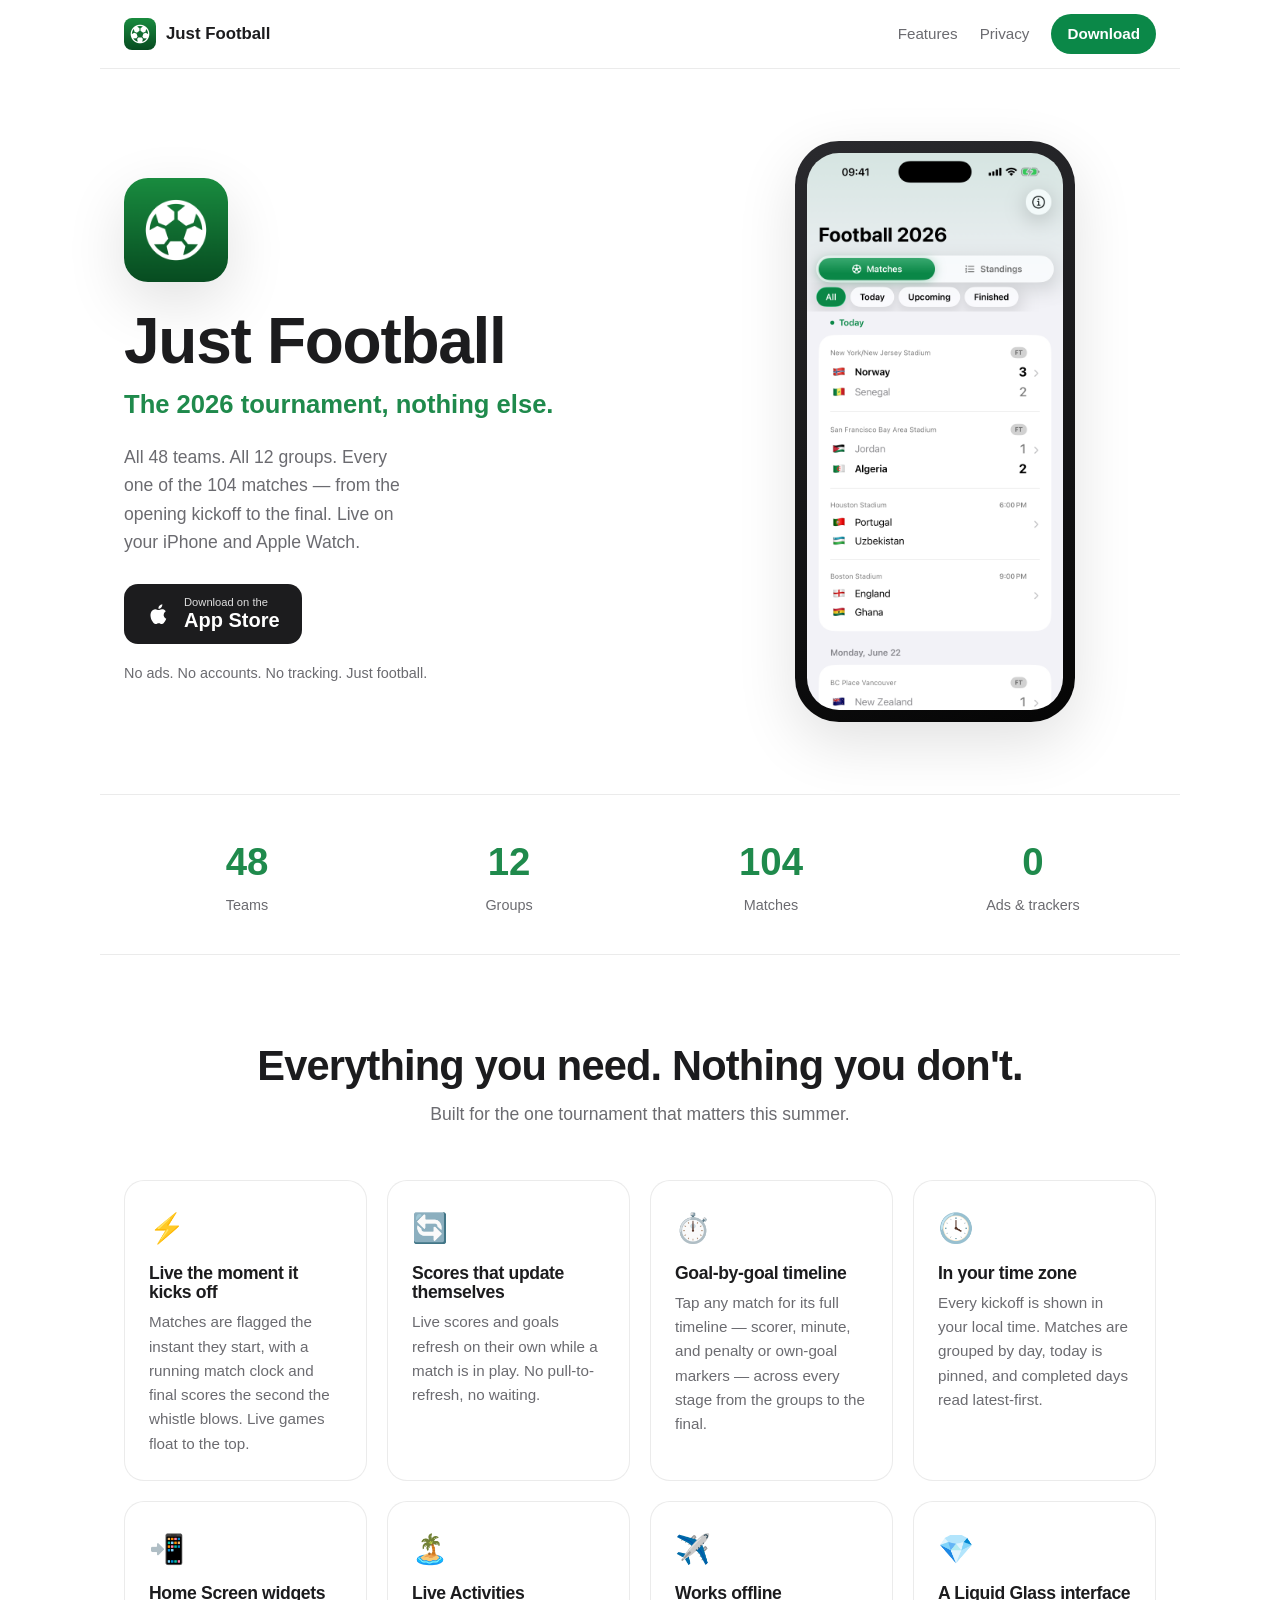
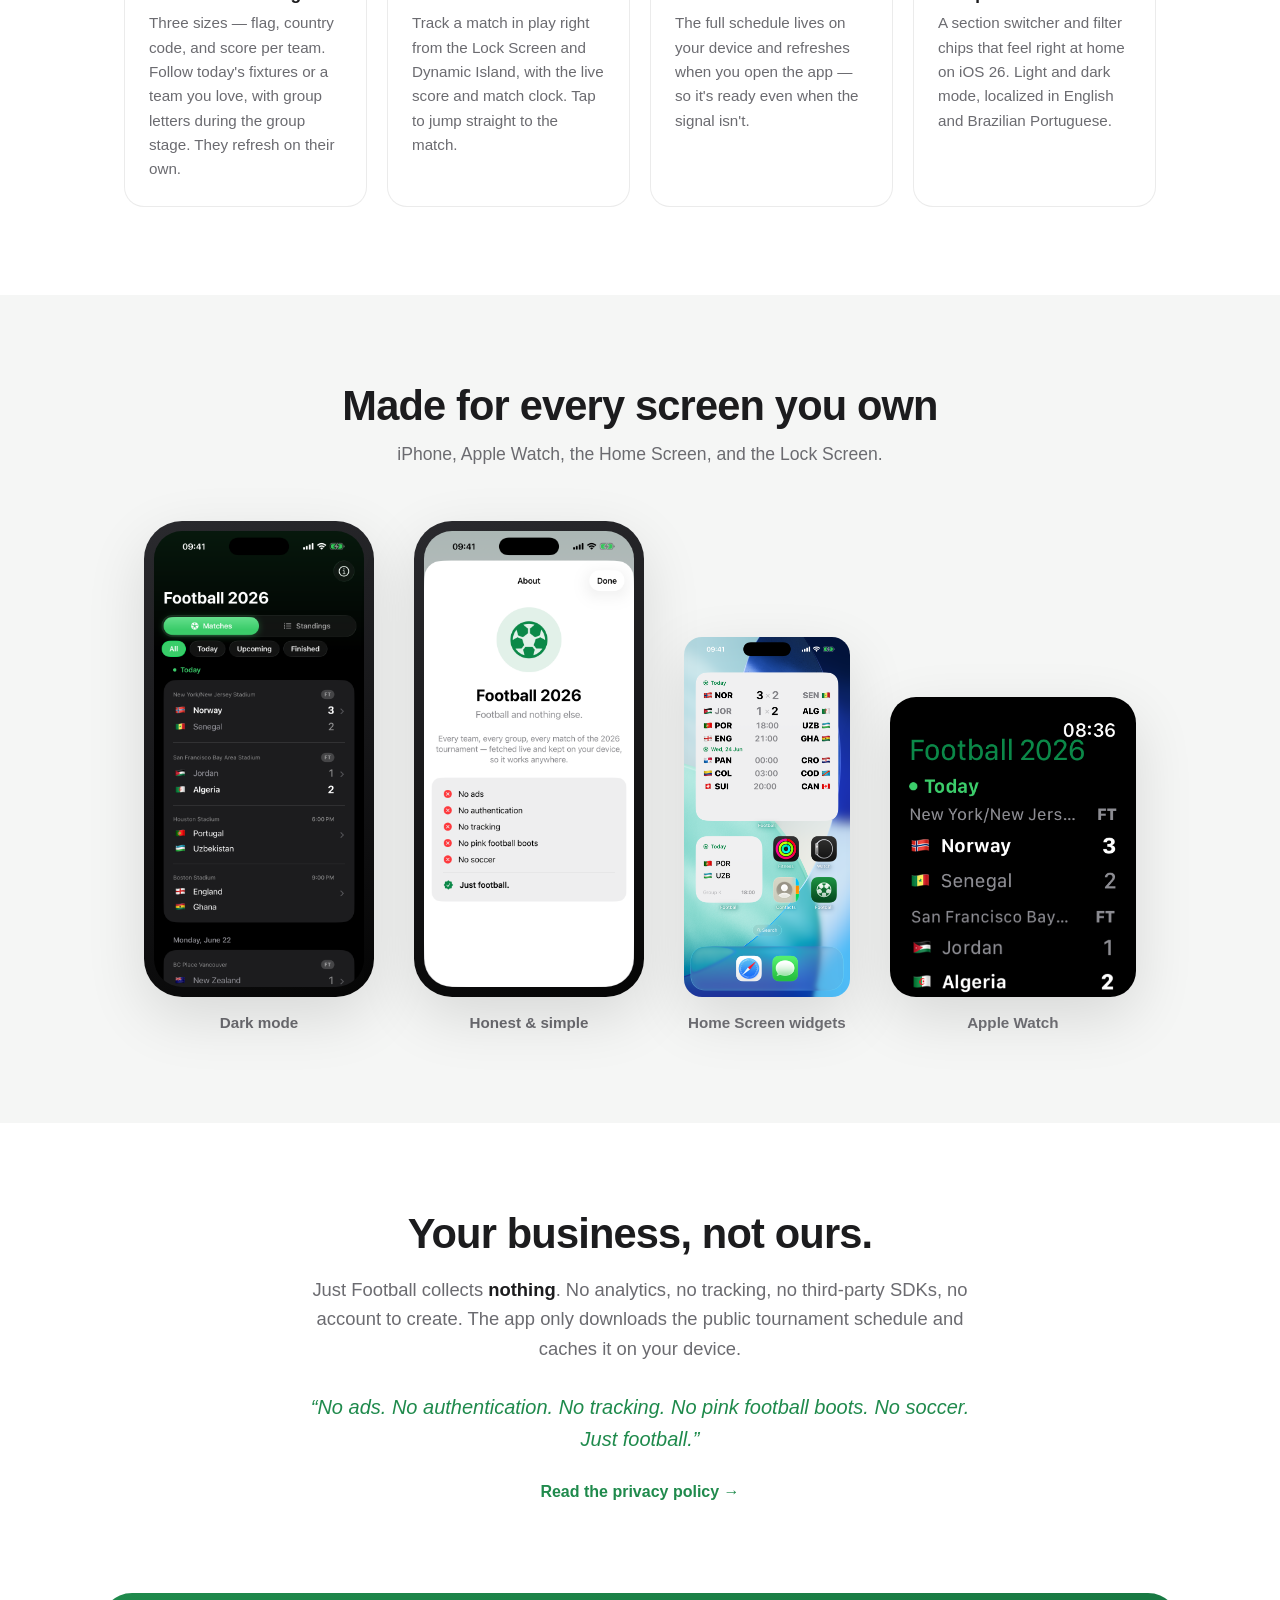
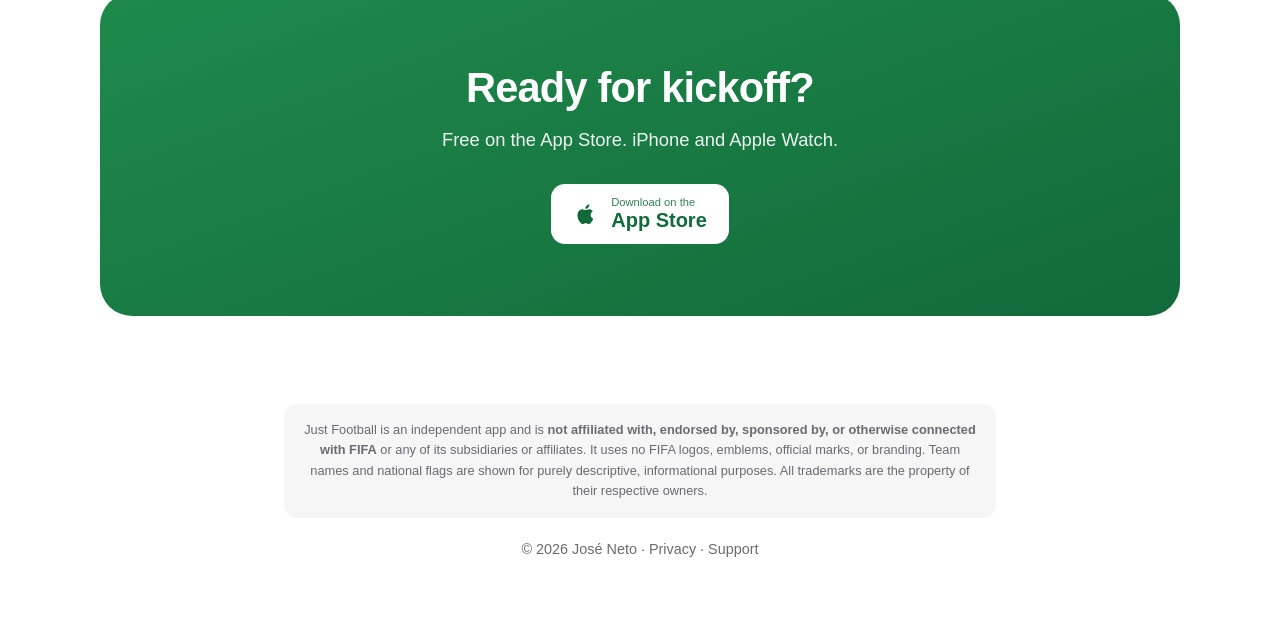
==== index.html @ 3b8061fe "Add Just Football landing page for GitHub Pages Static marketing site for the Just Football iOS/watc" ====
<!DOCTYPE html>
<html lang="en">
<head>
  <meta charset="UTF-8" />
  <meta name="viewport" content="width=device-width, initial-scale=1.0" />
  <title>Just Football ⚽ — The 2026 tournament, nothing else.</title>
  <meta name="description" content="The simplest way to follow the 2026 international football tournament on iPhone and Apple Watch. All 48 teams, all 104 matches, live scores, widgets and Live Activities. No ads. No accounts. No tracking." />

  <!-- Open Graph / social -->
  <meta property="og:type" content="website" />
  <meta property="og:title" content="Just Football ⚽" />
  <meta property="og:description" content="The 2026 tournament, nothing else. Live scores, widgets and Live Activities on iPhone and Apple Watch. No ads. No accounts. No tracking." />
  <meta property="og:image" content="https://zeneto.app/assets/icon.png" />
  <meta property="og:url" content="https://zeneto.app/" />
  <meta name="twitter:card" content="summary_large_image" />

  <link rel="icon" type="image/png" href="assets/icon.png" />
  <link rel="apple-touch-icon" href="assets/icon.png" />
  <link rel="canonical" href="https://zeneto.app/" />
  <link rel="stylesheet" href="styles.css" />
</head>
<body>

  <!-- ===== Nav ===== -->
  <header class="nav">
    <a class="nav-brand" href="#top">
      <img src="assets/icon.png" alt="Just Football app icon" width="32" height="32" />
      <span>Just Football</span>
    </a>
    <nav class="nav-links">
      <a href="#features">Features</a>
      <a href="#privacy">Privacy</a>
      <a class="nav-cta" href="https://77a.it/futebol">Download</a>
    </nav>
  </header>

  <!-- ===== Hero ===== -->
  <section class="hero" id="top">
    <div class="hero-copy">
      <img class="hero-icon" src="assets/icon.png" alt="Just Football app icon" width="104" height="104" />
      <h1>Just Football</h1>
      <p class="hero-tagline">The 2026 tournament, nothing else.</p>
      <p class="hero-sub">
        All 48 teams. All 12 groups. Every one of the 104 matches — from the opening
        kickoff to the final. Live on your iPhone and Apple&nbsp;Watch.
      </p>
      <div class="hero-actions">
        <a class="appstore-badge" href="https://77a.it/futebol" aria-label="Download on the App Store">
          <svg viewBox="0 0 24 24" width="26" height="26" aria-hidden="true" fill="currentColor">
            <path d="M16.36 12.78c-.02-2.27 1.85-3.36 1.94-3.41-1.06-1.55-2.7-1.76-3.29-1.78-1.4-.14-2.73.82-3.44.82-.71 0-1.8-.8-2.96-.78-1.52.02-2.93.88-3.71 2.24-1.58 2.74-.4 6.8 1.13 9.02.75 1.09 1.64 2.31 2.81 2.27 1.13-.05 1.55-.73 2.92-.73 1.36 0 1.75.73 2.94.71 1.21-.02 1.98-1.11 2.72-2.21.86-1.27 1.21-2.5 1.23-2.56-.03-.01-2.36-.9-2.39-3.58zM14.13 5.93c.62-.76 1.05-1.8.93-2.86-.9.04-2 .6-2.65 1.35-.58.67-1.09 1.74-.95 2.76 1.01.08 2.04-.51 2.67-1.25z"/>
          </svg>
          <span>
            <small>Download on the</small>
            <strong>App Store</strong>
          </span>
        </a>
      </div>
      <p class="hero-trust">No ads. No accounts. No tracking. Just football.</p>
    </div>

    <div class="hero-shot">
      <div class="phone">
        <img src="assets/screenshots/iphone-schedule.png" alt="The Just Football schedule, showing today's matches with live scores" loading="eager" />
      </div>
    </div>
  </section>

  <!-- ===== Stats strip ===== -->
  <section class="stats">
    <div><strong>48</strong><span>Teams</span></div>
    <div><strong>12</strong><span>Groups</span></div>
    <div><strong>104</strong><span>Matches</span></div>
    <div><strong>0</strong><span>Ads &amp; trackers</span></div>
  </section>

  <!-- ===== Features ===== -->
  <section class="features" id="features">
    <h2>Everything you need. Nothing you don't.</h2>
    <p class="section-sub">Built for the one tournament that matters this summer.</p>

    <div class="feature-grid">
      <article class="feature">
        <div class="feature-icon">⚡️</div>
        <h3>Live the moment it kicks off</h3>
        <p>Matches are flagged the instant they start, with a running match clock and final scores the second the whistle blows. Live games float to the top.</p>
      </article>

      <article class="feature">
        <div class="feature-icon">🔄</div>
        <h3>Scores that update themselves</h3>
        <p>Live scores and goals refresh on their own while a match is in play. No pull-to-refresh, no waiting.</p>
      </article>

      <article class="feature">
        <div class="feature-icon">⏱️</div>
        <h3>Goal-by-goal timeline</h3>
        <p>Tap any match for its full timeline — scorer, minute, and penalty or own-goal markers — across every stage from the groups to the final.</p>
      </article>

      <article class="feature">
        <div class="feature-icon">🕓</div>
        <h3>In your time zone</h3>
        <p>Every kickoff is shown in your local time. Matches are grouped by day, today is pinned, and completed days read latest-first.</p>
      </article>

      <article class="feature">
        <div class="feature-icon">📲</div>
        <h3>Home Screen widgets</h3>
        <p>Three sizes — flag, country code, and score per team. Follow today's fixtures or a team you love, with group letters during the group stage. They refresh on their own.</p>
      </article>

      <article class="feature">
        <div class="feature-icon">🏝️</div>
        <h3>Live Activities</h3>
        <p>Track a match in play right from the Lock Screen and Dynamic Island, with the live score and match clock. Tap to jump straight to the match.</p>
      </article>

      <article class="feature">
        <div class="feature-icon">✈️</div>
        <h3>Works offline</h3>
        <p>The full schedule lives on your device and refreshes when you open the app — so it's ready even when the signal isn't.</p>
      </article>

      <article class="feature">
        <div class="feature-icon">💎</div>
        <h3>A Liquid Glass interface</h3>
        <p>A section switcher and filter chips that feel right at home on iOS&nbsp;26. Light and dark mode, localized in English and Brazilian Portuguese.</p>
      </article>
    </div>
  </section>

  <!-- ===== Showcase ===== -->
  <section class="showcase">
    <h2>Made for every screen you own</h2>
    <p class="section-sub">iPhone, Apple Watch, the Home Screen, and the Lock Screen.</p>
    <div class="shot-row">
      <figure class="shot">
        <div class="phone phone-sm">
          <img src="assets/screenshots/iphone-dark.png" alt="Just Football in dark mode" loading="lazy" />
        </div>
        <figcaption>Dark mode</figcaption>
      </figure>
      <figure class="shot">
        <div class="phone phone-sm">
          <img src="assets/screenshots/iphone-about.png" alt="The About screen" loading="lazy" />
        </div>
        <figcaption>Honest &amp; simple</figcaption>
      </figure>
      <figure class="shot shot-extra">
        <img class="raw-shot" src="assets/screenshots/widget-home.png" alt="Home Screen widgets" loading="lazy" />
        <figcaption>Home Screen widgets</figcaption>
      </figure>
      <figure class="shot shot-extra">
        <img class="raw-shot watch" src="assets/screenshots/watch-schedule.png" alt="Just Football on Apple Watch" loading="lazy" />
        <figcaption>Apple Watch</figcaption>
      </figure>
    </div>
  </section>

  <!-- ===== Privacy ===== -->
  <section class="privacy" id="privacy">
    <div class="privacy-inner">
      <h2>Your business, not ours.</h2>
      <p>
        Just Football collects <strong>nothing</strong>. No analytics, no tracking, no
        third-party SDKs, no account to create. The app only downloads the public
        tournament schedule and caches it on your device.
      </p>
      <p class="manifesto">
        “No ads. No authentication. No tracking. No pink football boots. No soccer.
        Just football.”
      </p>
      <a class="link-arrow" href="privacy.html">Read the privacy policy &rarr;</a>
    </div>
  </section>

  <!-- ===== Download CTA ===== -->
  <section class="cta">
    <h2>Ready for kickoff?</h2>
    <p>Free on the App Store. iPhone and Apple Watch.</p>
    <a class="appstore-badge" href="https://77a.it/futebol" aria-label="Download on the App Store">
      <svg viewBox="0 0 24 24" width="26" height="26" aria-hidden="true" fill="currentColor">
        <path d="M16.36 12.78c-.02-2.27 1.85-3.36 1.94-3.41-1.06-1.55-2.7-1.76-3.29-1.78-1.4-.14-2.73.82-3.44.82-.71 0-1.8-.8-2.96-.78-1.52.02-2.93.88-3.71 2.24-1.58 2.74-.4 6.8 1.13 9.02.75 1.09 1.64 2.31 2.81 2.27 1.13-.05 1.55-.73 2.92-.73 1.36 0 1.75.73 2.94.71 1.21-.02 1.98-1.11 2.72-2.21.86-1.27 1.21-2.5 1.23-2.56-.03-.01-2.36-.9-2.39-3.58zM14.13 5.93c.62-.76 1.05-1.8.93-2.86-.9.04-2 .6-2.65 1.35-.58.67-1.09 1.74-.95 2.76 1.01.08 2.04-.51 2.67-1.25z"/>
      </svg>
      <span>
        <small>Download on the</small>
        <strong>App Store</strong>
      </span>
    </a>
  </section>

  <!-- ===== Footer ===== -->
  <footer class="footer">
    <p class="footer-disclaimer">
      Just Football is an independent app and is <strong>not affiliated with, endorsed
      by, sponsored by, or otherwise connected with FIFA</strong> or any of its
      subsidiaries or affiliates. It uses no FIFA logos, emblems, official marks, or
      branding. Team names and national flags are shown for purely descriptive,
      informational purposes. All trademarks are the property of their respective owners.
    </p>
    <p class="footer-meta">
      &copy; 2026 José Neto
      &middot; <a href="privacy.html">Privacy</a>
      &middot; <a href="mailto:football@zeneto.app?subject=Just%20Football%20Support">Support</a>
    </p>
  </footer>

</body>
</html>
---- styles.css ----
:root {
  --green: #1f8a4c;
  --green-dark: #0b8848;
  --green-deep: #126a3a;
  --ink: #1c1c1e;
  --muted: #6b6b70;
  --bg: #ffffff;
  --bg-alt: #f5f6f5;
  --card: #ffffff;
  --border: rgba(0, 0, 0, 0.08);
  --shadow: 0 20px 60px rgba(0, 0, 0, 0.12);
  --radius: 20px;
  --max: 1080px;
}

@media (prefers-color-scheme: dark) {
  :root {
    --green: #3ccd6b;
    --green-dark: #2fb85f;
    --ink: #f2f2f5;
    --muted: #9a9aa2;
    --bg: #0d0f0e;
    --bg-alt: #15191700;
    --bg-alt: #141716;
    --card: #1a1e1c;
    --border: rgba(255, 255, 255, 0.1);
    --shadow: 0 20px 60px rgba(0, 0, 0, 0.5);
  }
}

* { box-sizing: border-box; margin: 0; padding: 0; }

html { scroll-behavior: smooth; }

body {
  font-family: -apple-system, BlinkMacSystemFont, "Segoe UI", Roboto, Helvetica, Arial, sans-serif;
  color: var(--ink);
  background: var(--bg);
  line-height: 1.6;
  -webkit-font-smoothing: antialiased;
}

h1, h2, h3 { line-height: 1.1; letter-spacing: -0.02em; }

img { max-width: 100%; display: block; }

a { color: var(--green); text-decoration: none; }

section { padding: 0 24px; }

/* ===== Nav ===== */
.nav {
  position: sticky;
  top: 0;
  z-index: 50;
  display: flex;
  align-items: center;
  justify-content: space-between;
  gap: 16px;
  padding: 14px 24px;
  max-width: var(--max);
  margin: 0 auto;
  width: 100%;
  background: color-mix(in srgb, var(--bg) 80%, transparent);
  backdrop-filter: saturate(160%) blur(18px);
  -webkit-backdrop-filter: saturate(160%) blur(18px);
  border-bottom: 1px solid var(--border);
}
.nav-brand {
  display: flex;
  align-items: center;
  gap: 10px;
  font-weight: 700;
  color: var(--ink);
  font-size: 1.05rem;
}
.nav-brand img { border-radius: 8px; }
.nav-links { display: flex; align-items: center; gap: 22px; }
.nav-links a { color: var(--muted); font-weight: 500; font-size: 0.95rem; }
.nav-links a:hover { color: var(--ink); }
.nav-cta {
  background: var(--green-dark);
  color: #fff !important;
  padding: 8px 16px;
  border-radius: 999px;
  font-weight: 600 !important;
}
.nav-cta:hover { filter: brightness(1.05); }

/* ===== Hero ===== */
.hero {
  max-width: var(--max);
  margin: 0 auto;
  display: grid;
  grid-template-columns: 1.1fr 0.9fr;
  gap: 48px;
  align-items: center;
  padding-top: 72px;
  padding-bottom: 72px;
}
.hero-icon {
  border-radius: 24px;
  box-shadow: var(--shadow);
  margin-bottom: 24px;
}
.hero h1 { font-size: clamp(2.6rem, 6vw, 4rem); font-weight: 800; }
.hero-tagline {
  font-size: clamp(1.2rem, 3vw, 1.6rem);
  color: var(--green);
  font-weight: 600;
  margin-top: 8px;
}
.hero-sub {
  font-size: 1.1rem;
  color: var(--muted);
  margin-top: 18px;
  max-width: 30ch;
}
.hero-actions { margin-top: 28px; }
.hero-trust {
  margin-top: 18px;
  font-size: 0.9rem;
  color: var(--muted);
  font-weight: 500;
}

/* App Store badge */
.appstore-badge {
  display: inline-flex;
  align-items: center;
  gap: 12px;
  background: var(--ink);
  color: var(--bg);
  padding: 12px 22px;
  border-radius: 14px;
  transition: transform 0.15s ease, filter 0.15s ease;
}
.appstore-badge:hover { transform: translateY(-2px); filter: brightness(1.08); }
.appstore-badge svg { color: var(--bg); }
.appstore-badge span { display: flex; flex-direction: column; line-height: 1.15; text-align: left; }
.appstore-badge small { font-size: 0.7rem; opacity: 0.85; }
.appstore-badge strong { font-size: 1.25rem; font-weight: 600; }

/* Phone mockup */
.hero-shot { display: flex; justify-content: center; }
.phone {
  position: relative;
  width: 280px;
  border-radius: 44px;
  padding: 12px;
  background: linear-gradient(160deg, #2a2a2e, #050505);
  box-shadow: var(--shadow);
}
.phone img { border-radius: 32px; display: block; width: 100%; }
.phone-sm { width: 230px; border-radius: 38px; padding: 10px; }
.phone-sm img { border-radius: 28px; }

/* ===== Stats ===== */
.stats {
  max-width: var(--max);
  margin: 0 auto;
  display: grid;
  grid-template-columns: repeat(4, 1fr);
  gap: 16px;
  padding: 36px 24px;
  border-top: 1px solid var(--border);
  border-bottom: 1px solid var(--border);
  text-align: center;
}
.stats strong { display: block; font-size: 2.4rem; font-weight: 800; color: var(--green); }
.stats span { font-size: 0.9rem; color: var(--muted); }

/* ===== Section headings ===== */
.features, .showcase { max-width: var(--max); margin: 0 auto; padding-top: 88px; padding-bottom: 88px; text-align: center; }
.features h2, .showcase h2, .cta h2, .privacy h2 { font-size: clamp(1.8rem, 4vw, 2.6rem); font-weight: 800; }
.section-sub { color: var(--muted); margin-top: 12px; font-size: 1.1rem; }

/* ===== Feature grid ===== */
.feature-grid {
  margin-top: 52px;
  display: grid;
  grid-template-columns: repeat(4, 1fr);
  gap: 20px;
  text-align: left;
}
.feature {
  background: var(--card);
  border: 1px solid var(--border);
  border-radius: var(--radius);
  padding: 24px;
  transition: transform 0.18s ease, box-shadow 0.18s ease;
}
.feature:hover { transform: translateY(-4px); box-shadow: var(--shadow); }
.feature-icon { font-size: 1.8rem; margin-bottom: 12px; }
.feature h3 { font-size: 1.1rem; margin-bottom: 8px; }
.feature p { font-size: 0.95rem; color: var(--muted); }

/* ===== Showcase ===== */
.showcase { background: var(--bg-alt); max-width: none; padding-left: 24px; padding-right: 24px; }
.showcase > * { max-width: var(--max); margin-left: auto; margin-right: auto; }
.shot-row {
  margin-top: 52px;
  display: flex;
  flex-wrap: wrap;
  justify-content: center;
  align-items: flex-end;
  gap: 40px;
}
.shot { display: flex; flex-direction: column; align-items: center; gap: 14px; }
.shot figcaption { color: var(--muted); font-weight: 600; font-size: 0.95rem; }
.raw-shot {
  border-radius: 18px;
  box-shadow: var(--shadow);
  max-height: 360px;
  width: auto;
}
.raw-shot.watch { max-height: 300px; border-radius: 26px; }

/* ===== Privacy ===== */
.privacy { padding-top: 88px; padding-bottom: 88px; text-align: center; }
.privacy-inner { max-width: 680px; margin: 0 auto; }
.privacy p { margin-top: 18px; font-size: 1.15rem; color: var(--muted); }
.privacy strong { color: var(--ink); }
.manifesto {
  font-style: italic;
  font-size: 1.25rem !important;
  color: var(--green) !important;
  margin-top: 28px !important;
}
.link-arrow { display: inline-block; margin-top: 24px; font-weight: 600; }
.link-arrow:hover { text-decoration: underline; }

/* ===== CTA ===== */
.cta {
  max-width: var(--max);
  margin: 0 auto 48px;
  text-align: center;
  padding: 72px 32px;
  border-radius: 32px;
  background: linear-gradient(160deg, var(--green), var(--green-deep));
  color: #fff;
}
.cta h2 { color: #fff; }
.cta p { margin: 14px 0 30px; font-size: 1.15rem; opacity: 0.92; }
.cta .appstore-badge { background: #fff; color: var(--green-deep); }
.cta .appstore-badge svg, .cta .appstore-badge strong, .cta .appstore-badge small { color: var(--green-deep); }

/* ===== Footer ===== */
.footer { max-width: 760px; margin: 0 auto; padding: 40px 24px 64px; text-align: center; }
.footer-disclaimer { font-size: 0.8rem; color: var(--muted); background: var(--bg-alt); padding: 16px 20px; border-radius: 14px; }
.footer-meta { margin-top: 20px; font-size: 0.9rem; color: var(--muted); }
.footer-meta a { color: var(--muted); }
.footer-meta a:hover { color: var(--ink); }

/* ===== Responsive ===== */
@media (max-width: 900px) {
  .hero { grid-template-columns: 1fr; text-align: center; padding-top: 48px; }
  .hero-icon, .hero-sub { margin-left: auto; margin-right: auto; }
  .hero h1 { font-size: clamp(2.2rem, 9vw, 3.4rem); }
  .hero-sub { max-width: 34ch; }
  .feature-grid { grid-template-columns: repeat(2, 1fr); }
}
@media (max-width: 560px) {
  .nav-links { gap: 14px; }
  .nav-links a:not(.nav-cta) { display: none; }
  .stats { grid-template-columns: repeat(2, 1fr); gap: 28px 16px; }
  .feature-grid { grid-template-columns: 1fr; }
  .cta { border-radius: 24px; padding: 56px 24px; }
}
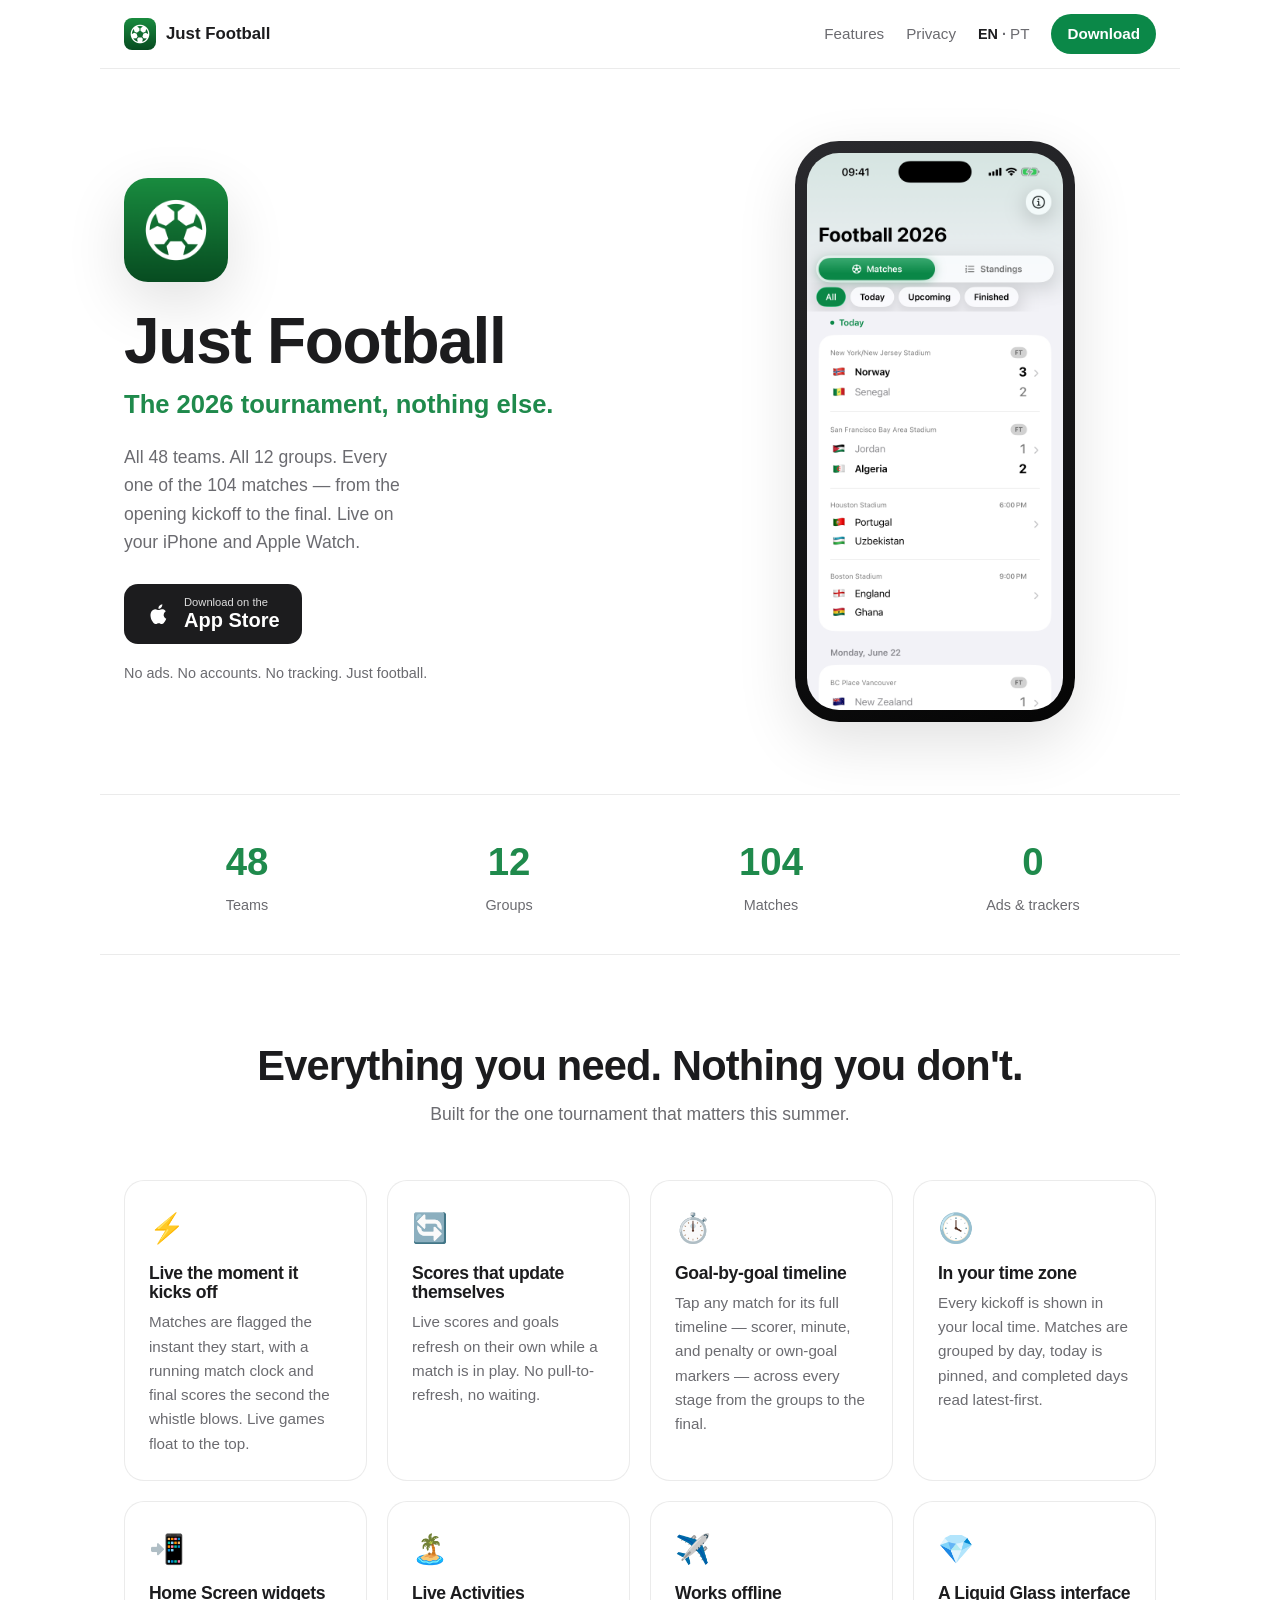
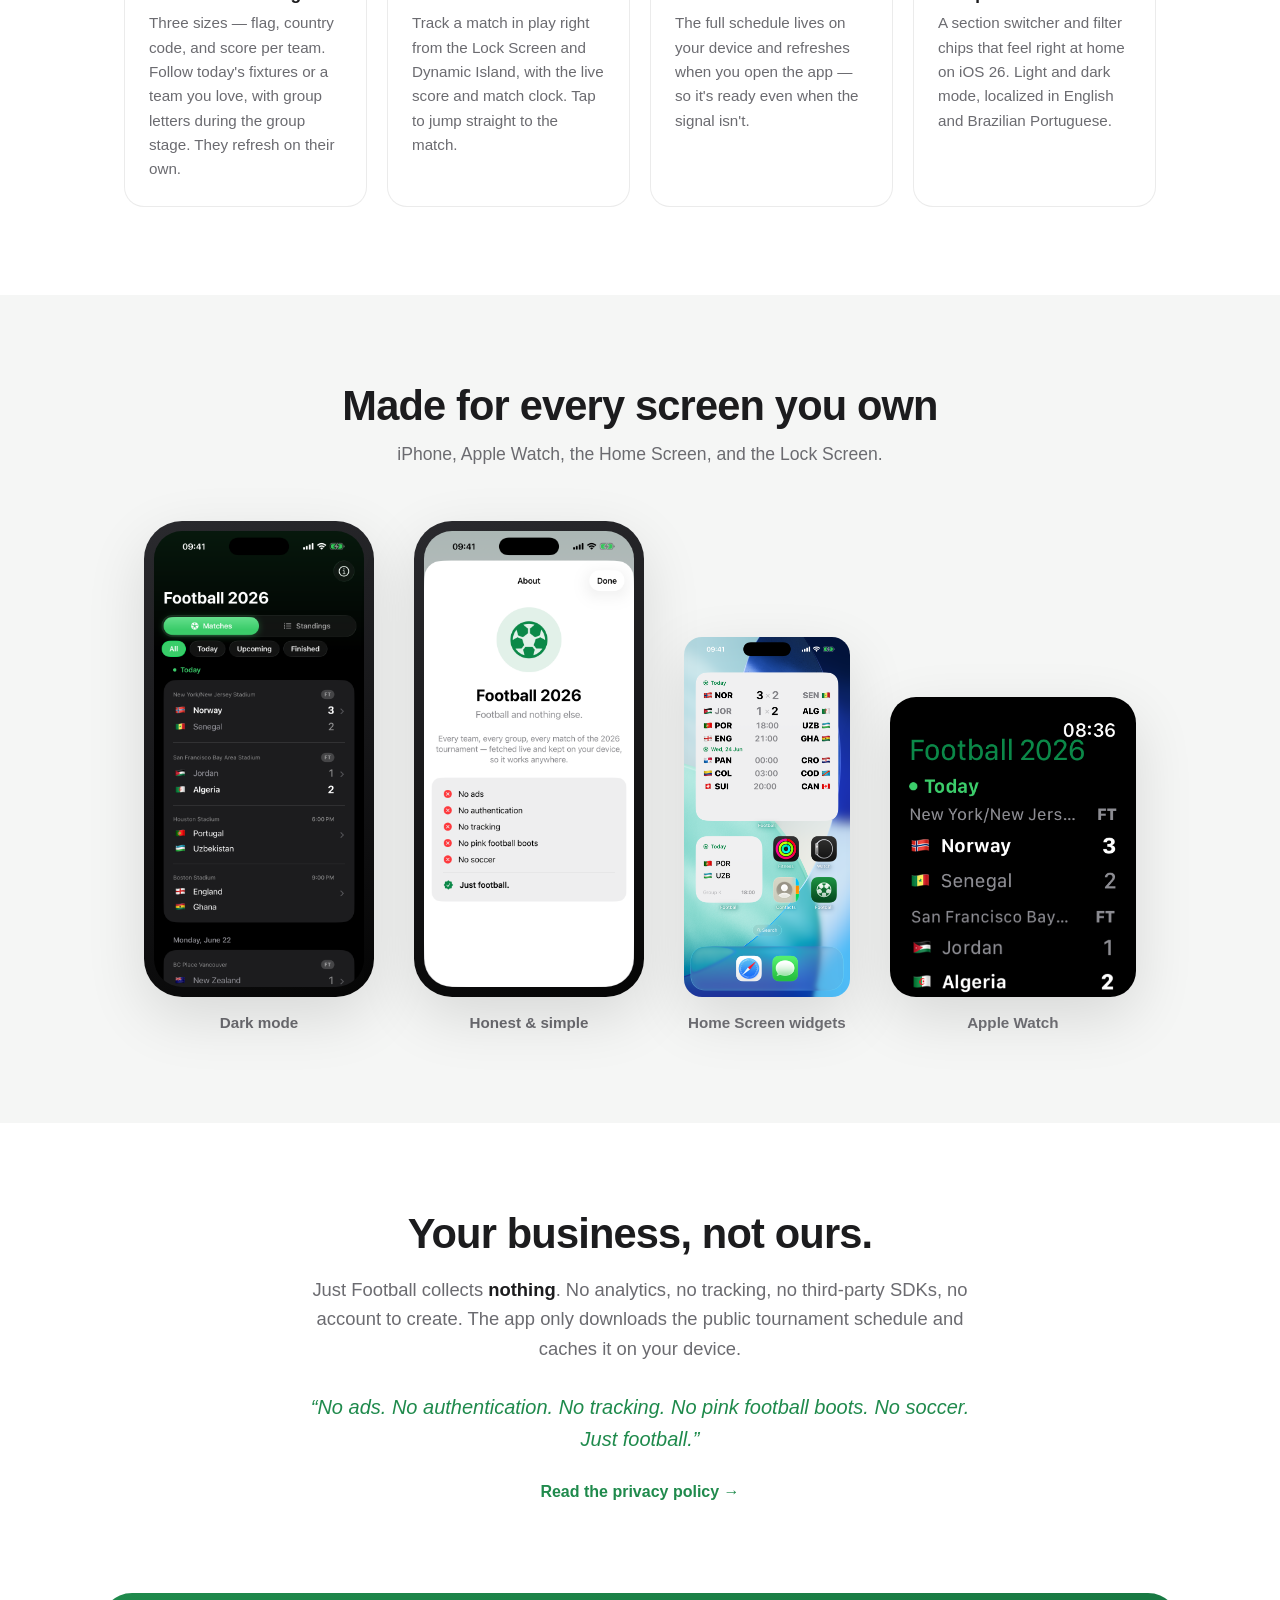
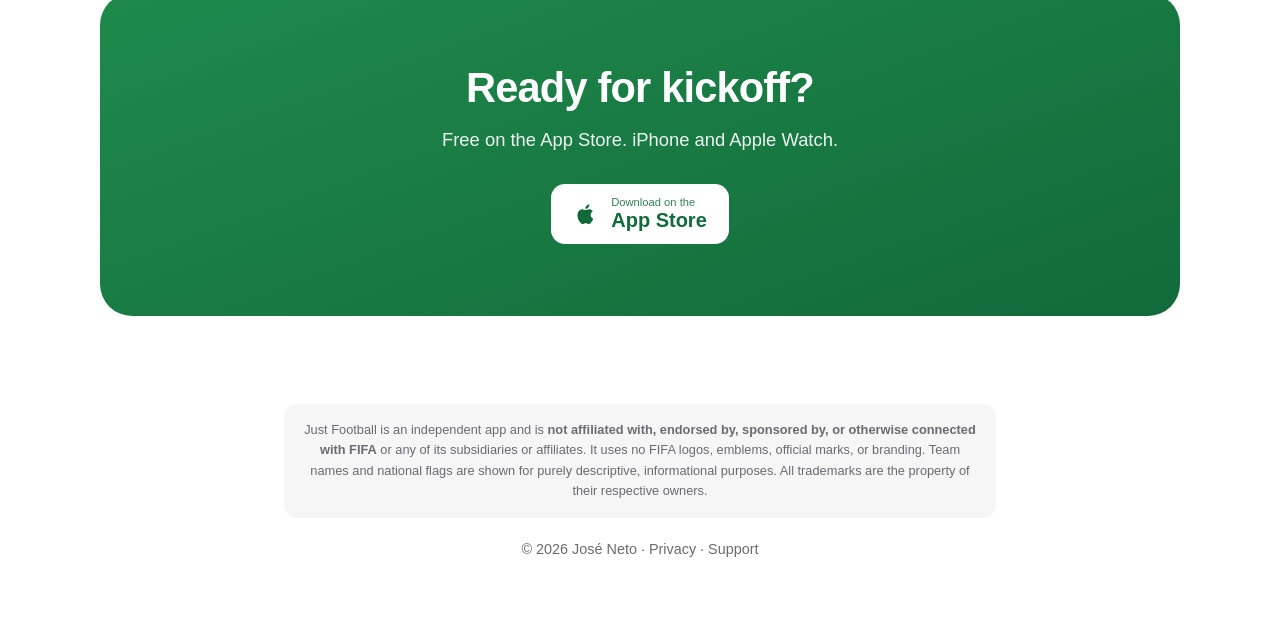
==== commit 3d5c4a28: "Add Brazilian Portuguese version of the site New /pt/ landing page and privacy policy matching the a" ====
--- a/index.html
+++ b/index.html
@@ -17,6 +17,9 @@
   <link rel="icon" type="image/png" href="assets/icon.png" />
   <link rel="apple-touch-icon" href="assets/icon.png" />
   <link rel="canonical" href="https://zeneto.app/" />
+  <link rel="alternate" hreflang="en" href="https://zeneto.app/" />
+  <link rel="alternate" hreflang="pt-BR" href="https://zeneto.app/pt/" />
+  <link rel="alternate" hreflang="x-default" href="https://zeneto.app/" />
   <link rel="stylesheet" href="styles.css" />
 </head>
 <body>
@@ -30,6 +33,7 @@
     <nav class="nav-links">
       <a href="#features">Features</a>
       <a href="#privacy">Privacy</a>
+      <span class="lang"><strong>EN</strong> · <a href="pt/" hreflang="pt-BR">PT</a></span>
       <a class="nav-cta" href="https://77a.it/futebol">Download</a>
     </nav>
   </header>
--- a/styles.css
+++ b/styles.css
@@ -86,6 +86,10 @@
   font-weight: 600 !important;
 }
 .nav-cta:hover { filter: brightness(1.05); }
+.lang { color: var(--muted); font-size: 0.9rem; font-weight: 600; white-space: nowrap; }
+.lang a { color: var(--muted); }
+.lang a:hover { color: var(--ink); }
+.lang strong { color: var(--ink); }
 
 /* ===== Hero ===== */
 .hero {
@@ -262,7 +266,7 @@
 }
 @media (max-width: 560px) {
   .nav-links { gap: 14px; }
-  .nav-links a:not(.nav-cta) { display: none; }
+  .nav-links > a:not(.nav-cta) { display: none; }
   .stats { grid-template-columns: repeat(2, 1fr); gap: 28px 16px; }
   .feature-grid { grid-template-columns: 1fr; }
   .cta { border-radius: 24px; padding: 56px 24px; }
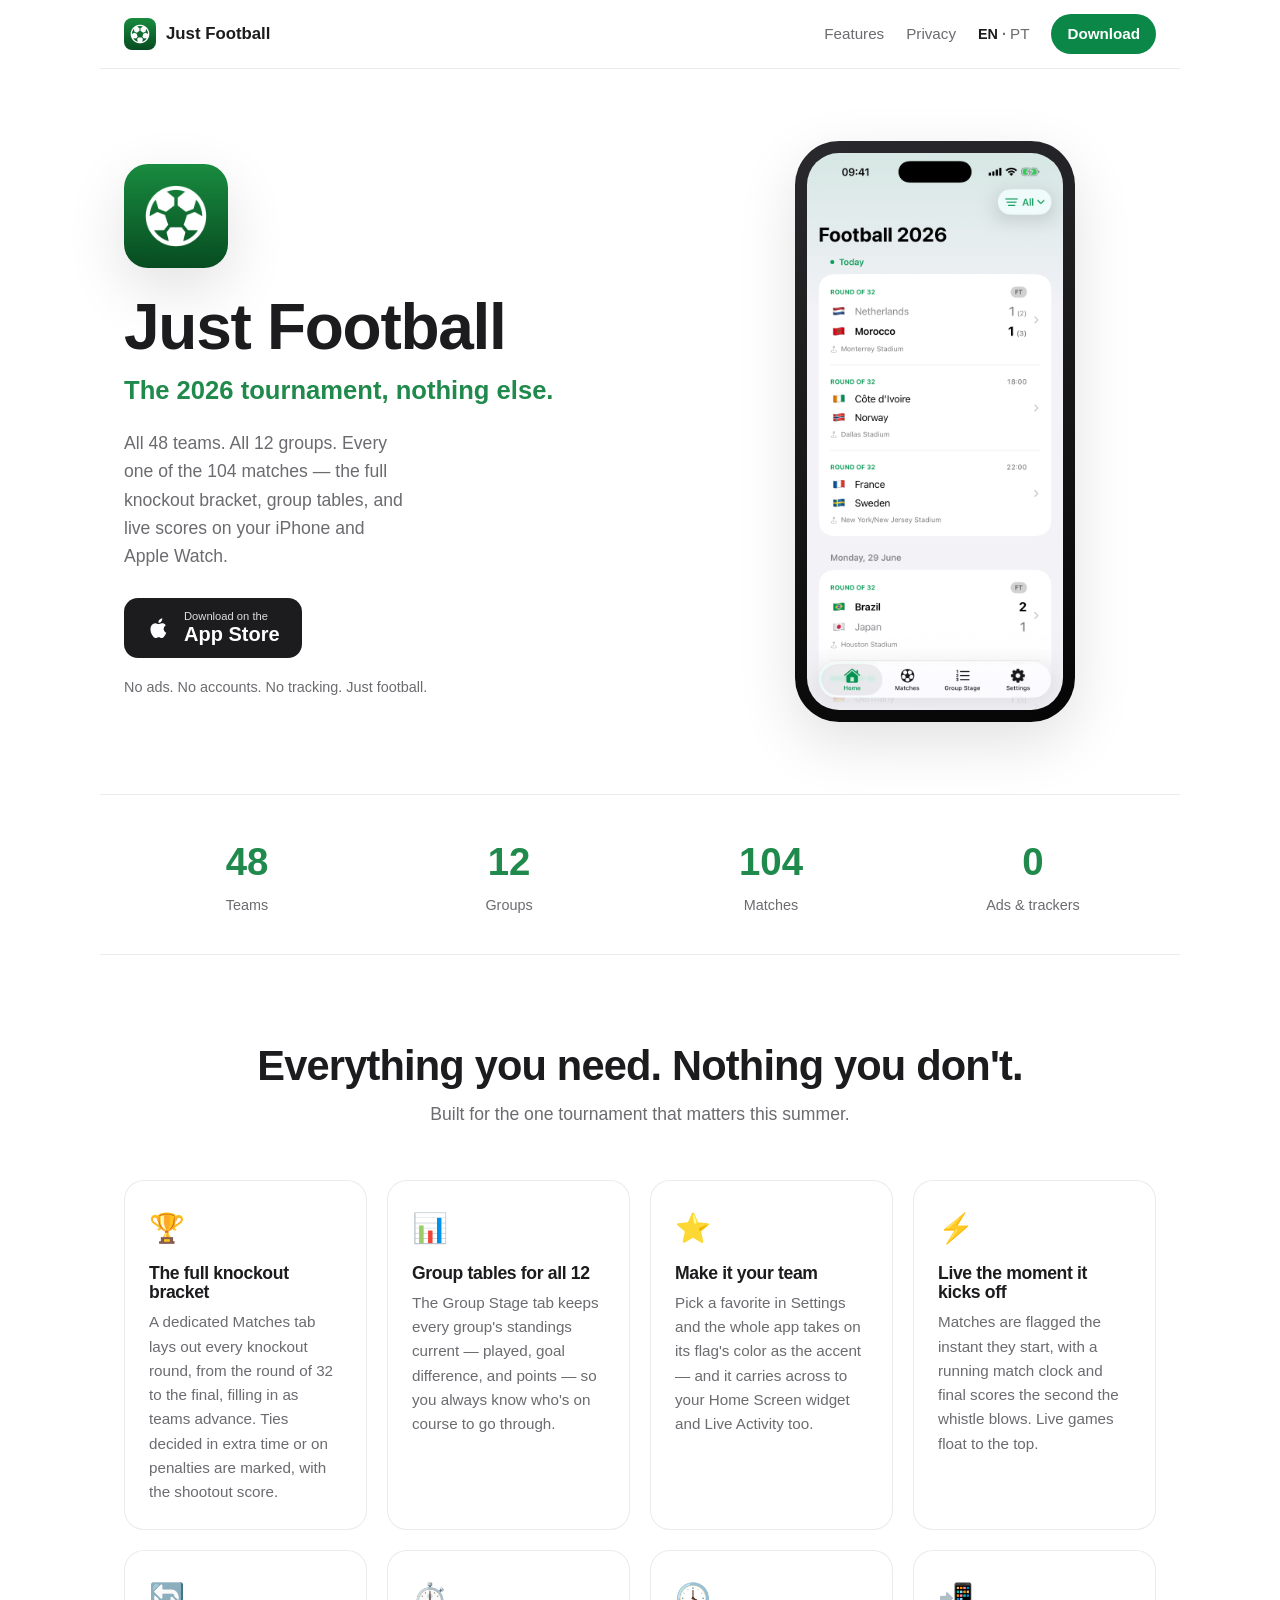
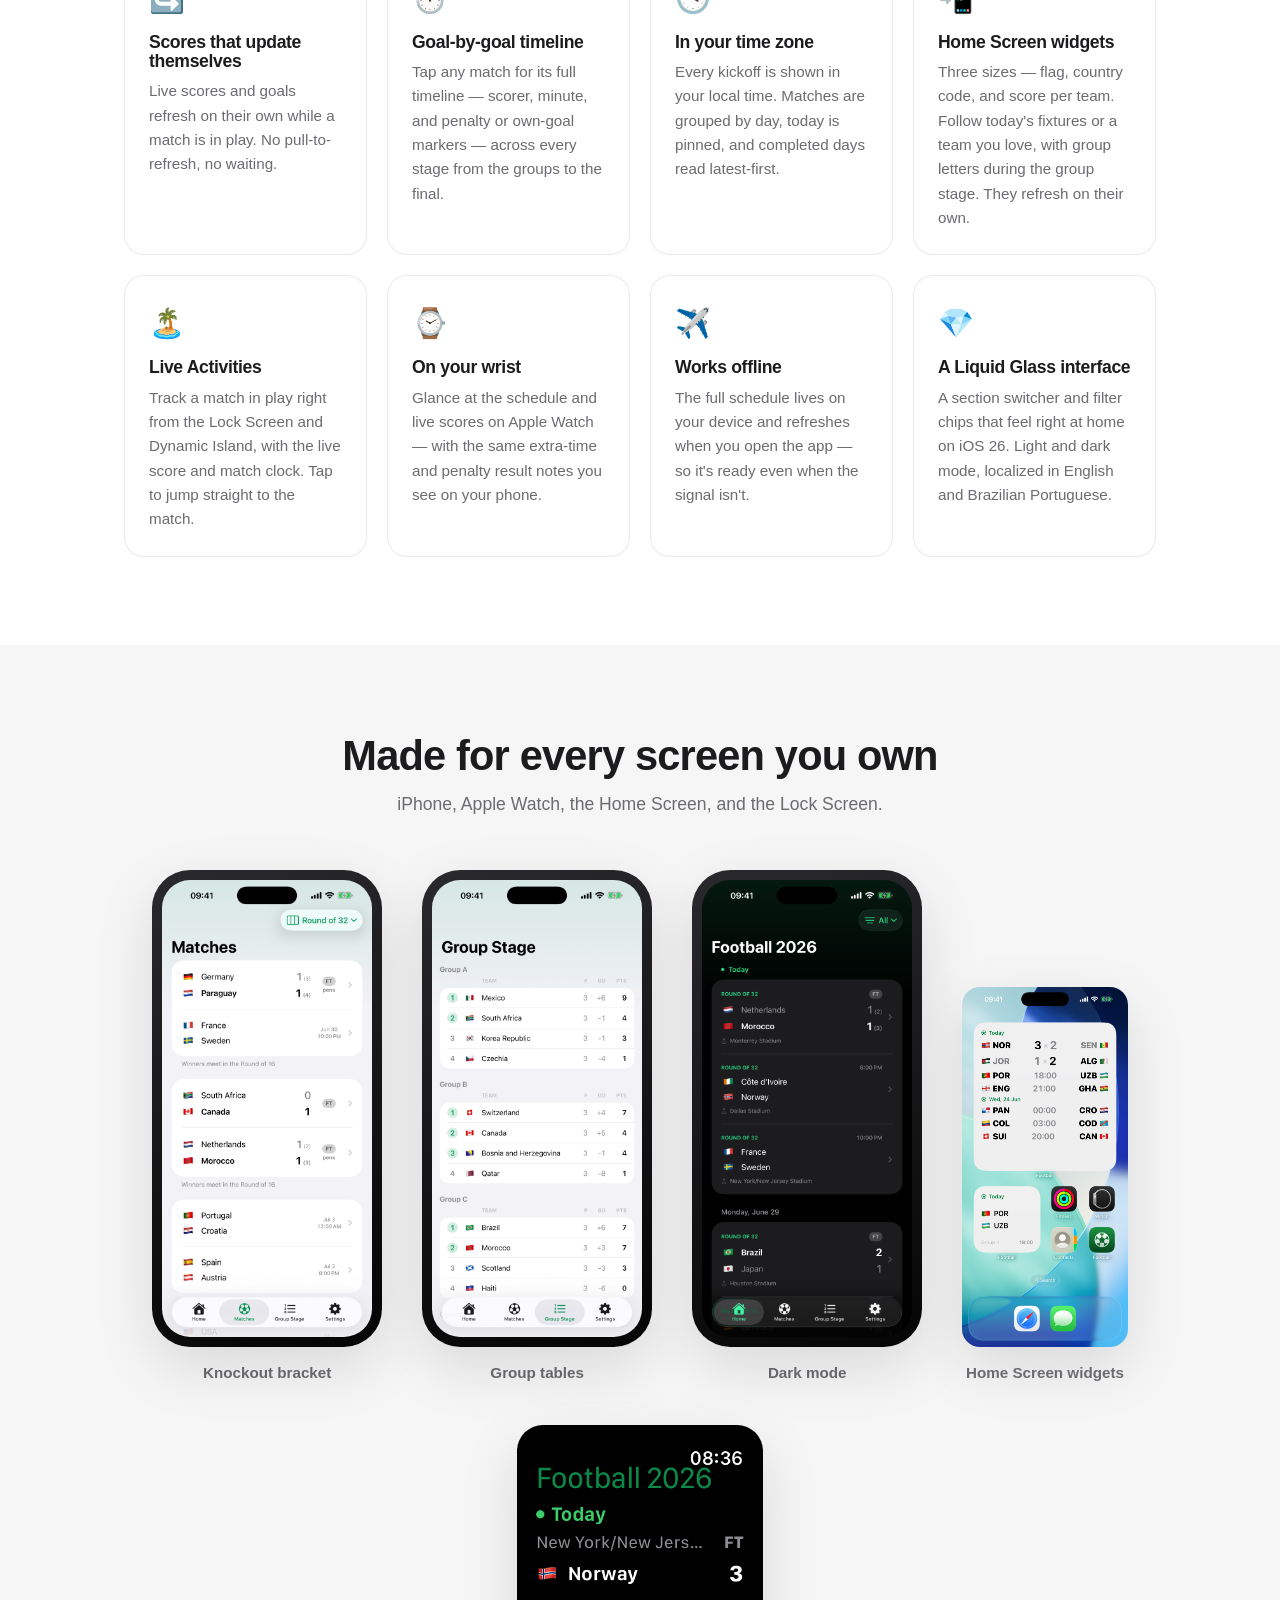
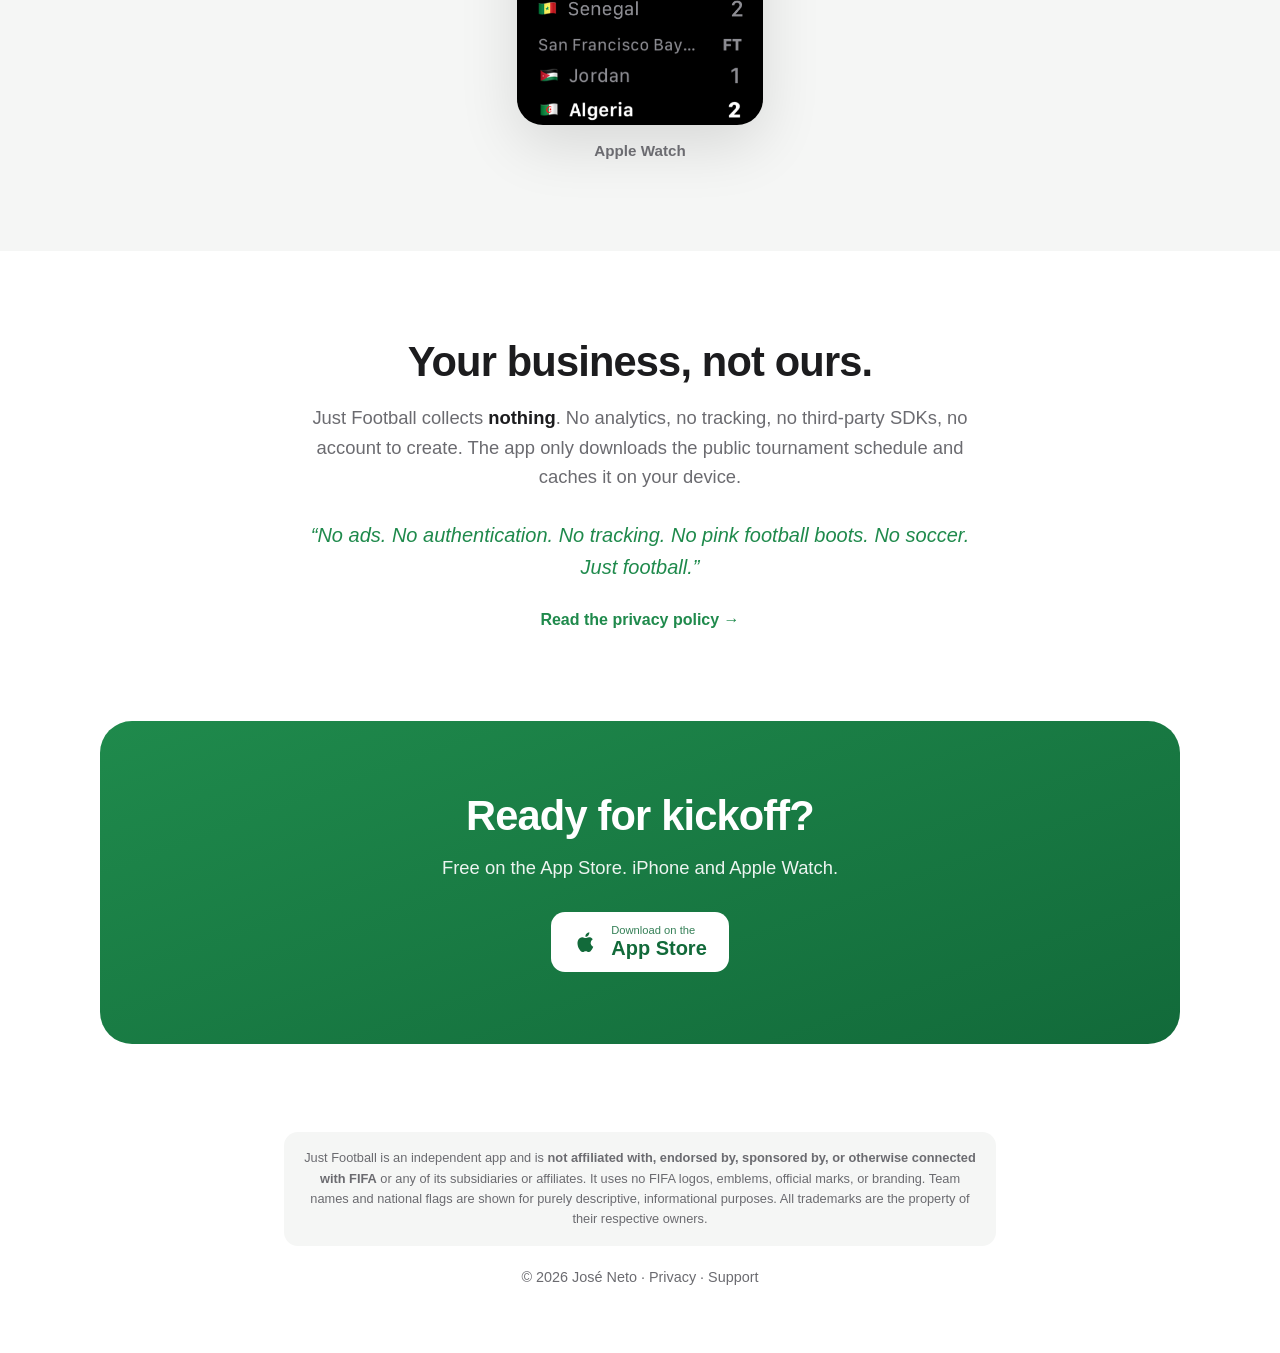
==== commit 07a9397d: "Update landing page for app v1.3 Sync the site to the v1.3 app: add the knockout bracket (Matches ta" ====
--- a/index.html
+++ b/index.html
@@ -3,13 +3,26 @@
 <head>
   <meta charset="UTF-8" />
   <meta name="viewport" content="width=device-width, initial-scale=1.0" />
+  <!-- Send Portuguese-speaking visitors to /pt/ on first visit; a manual choice via
+       the language switcher (stored in localStorage) always wins. -->
+  <script>
+    (function () {
+      try {
+        var pref = localStorage.getItem('jf-lang');
+        if (pref === 'en') return;                       // user chose English — stay
+        if (pref === 'pt') { location.replace('pt/'); return; }
+        var lang = (navigator.language || navigator.userLanguage || '').toLowerCase();
+        if (lang.indexOf('pt') === 0) location.replace('pt/');
+      } catch (e) {}
+    })();
+  </script>
   <title>Just Football ⚽ — The 2026 tournament, nothing else.</title>
-  <meta name="description" content="The simplest way to follow the 2026 international football tournament on iPhone and Apple Watch. All 48 teams, all 104 matches, live scores, widgets and Live Activities. No ads. No accounts. No tracking." />
+  <meta name="description" content="The simplest way to follow the 2026 international football tournament on iPhone and Apple Watch. All 48 teams, all 12 groups, all 104 matches — the full knockout bracket, group tables, live scores, widgets and Live Activities. No ads. No accounts. No tracking." />
 
   <!-- Open Graph / social -->
   <meta property="og:type" content="website" />
   <meta property="og:title" content="Just Football ⚽" />
-  <meta property="og:description" content="The 2026 tournament, nothing else. Live scores, widgets and Live Activities on iPhone and Apple Watch. No ads. No accounts. No tracking." />
+  <meta property="og:description" content="The 2026 tournament, nothing else. The full knockout bracket, group tables, live scores, widgets and Live Activities on iPhone and Apple Watch. No ads. No accounts. No tracking." />
   <meta property="og:image" content="https://zeneto.app/assets/icon.png" />
   <meta property="og:url" content="https://zeneto.app/" />
   <meta name="twitter:card" content="summary_large_image" />
@@ -33,8 +46,8 @@
     <nav class="nav-links">
       <a href="#features">Features</a>
       <a href="#privacy">Privacy</a>
-      <span class="lang"><strong>EN</strong> · <a href="pt/" hreflang="pt-BR">PT</a></span>
-      <a class="nav-cta" href="https://77a.it/futebol">Download</a>
+      <span class="lang"><strong>EN</strong> · <a href="pt/" hreflang="pt-BR" onclick="try{localStorage.setItem('jf-lang','pt')}catch(e){}">PT</a></span>
+      <a class="nav-cta" href="https://77a.it/futebol-download">Download</a>
     </nav>
   </header>
 
@@ -45,11 +58,12 @@
       <h1>Just Football</h1>
       <p class="hero-tagline">The 2026 tournament, nothing else.</p>
       <p class="hero-sub">
-        All 48 teams. All 12 groups. Every one of the 104 matches — from the opening
-        kickoff to the final. Live on your iPhone and Apple&nbsp;Watch.
+        All 48 teams. All 12 groups. Every one of the 104 matches — the full
+        knockout bracket, group tables, and live scores on your iPhone and
+        Apple&nbsp;Watch.
       </p>
       <div class="hero-actions">
-        <a class="appstore-badge" href="https://77a.it/futebol" aria-label="Download on the App Store">
+        <a class="appstore-badge" href="https://77a.it/futebol-download" aria-label="Download on the App Store">
           <svg viewBox="0 0 24 24" width="26" height="26" aria-hidden="true" fill="currentColor">
             <path d="M16.36 12.78c-.02-2.27 1.85-3.36 1.94-3.41-1.06-1.55-2.7-1.76-3.29-1.78-1.4-.14-2.73.82-3.44.82-.71 0-1.8-.8-2.96-.78-1.52.02-2.93.88-3.71 2.24-1.58 2.74-.4 6.8 1.13 9.02.75 1.09 1.64 2.31 2.81 2.27 1.13-.05 1.55-.73 2.92-.73 1.36 0 1.75.73 2.94.71 1.21-.02 1.98-1.11 2.72-2.21.86-1.27 1.21-2.5 1.23-2.56-.03-.01-2.36-.9-2.39-3.58zM14.13 5.93c.62-.76 1.05-1.8.93-2.86-.9.04-2 .6-2.65 1.35-.58.67-1.09 1.74-.95 2.76 1.01.08 2.04-.51 2.67-1.25z"/>
           </svg>
@@ -64,7 +78,7 @@
 
     <div class="hero-shot">
       <div class="phone">
-        <img src="assets/screenshots/iphone-schedule.png" alt="The Just Football schedule, showing today's matches with live scores" loading="eager" />
+        <img src="assets/screenshots/en/home.png" alt="The Just Football schedule, showing today's matches with live scores" loading="eager" />
       </div>
     </div>
   </section>
@@ -84,6 +98,24 @@
 
     <div class="feature-grid">
       <article class="feature">
+        <div class="feature-icon">🏆</div>
+        <h3>The full knockout bracket</h3>
+        <p>A dedicated Matches tab lays out every knockout round, from the round of 32 to the final, filling in as teams advance. Ties decided in extra time or on penalties are marked, with the shootout score.</p>
+      </article>
+
+      <article class="feature">
+        <div class="feature-icon">📊</div>
+        <h3>Group tables for all 12</h3>
+        <p>The Group Stage tab keeps every group's standings current — played, goal difference, and points — so you always know who's on course to go through.</p>
+      </article>
+
+      <article class="feature">
+        <div class="feature-icon">⭐️</div>
+        <h3>Make it your team</h3>
+        <p>Pick a favorite in Settings and the whole app takes on its flag's color as the accent — and it carries across to your Home Screen widget and Live Activity too.</p>
+      </article>
+
+      <article class="feature">
         <div class="feature-icon">⚡️</div>
         <h3>Live the moment it kicks off</h3>
         <p>Matches are flagged the instant they start, with a running match clock and final scores the second the whistle blows. Live games float to the top.</p>
@@ -117,6 +149,12 @@
         <div class="feature-icon">🏝️</div>
         <h3>Live Activities</h3>
         <p>Track a match in play right from the Lock Screen and Dynamic Island, with the live score and match clock. Tap to jump straight to the match.</p>
+      </article>
+
+      <article class="feature">
+        <div class="feature-icon">⌚️</div>
+        <h3>On your wrist</h3>
+        <p>Glance at the schedule and live scores on Apple Watch — with the same extra-time and penalty result notes you see on your phone.</p>
       </article>
 
       <article class="feature">
@@ -140,22 +178,28 @@
     <div class="shot-row">
       <figure class="shot">
         <div class="phone phone-sm">
-          <img src="assets/screenshots/iphone-dark.png" alt="Just Football in dark mode" loading="lazy" />
+          <img src="assets/screenshots/en/knockout.png" alt="The Matches tab knockout bracket" loading="lazy" />
+        </div>
+        <figcaption>Knockout bracket</figcaption>
+      </figure>
+      <figure class="shot">
+        <div class="phone phone-sm">
+          <img src="assets/screenshots/en/groups.png" alt="The Group Stage tab with all 12 group tables" loading="lazy" />
+        </div>
+        <figcaption>Group tables</figcaption>
+      </figure>
+      <figure class="shot">
+        <div class="phone phone-sm">
+          <img src="assets/screenshots/en/home-dark.png" alt="Just Football in dark mode" loading="lazy" />
         </div>
         <figcaption>Dark mode</figcaption>
       </figure>
-      <figure class="shot">
-        <div class="phone phone-sm">
-          <img src="assets/screenshots/iphone-about.png" alt="The About screen" loading="lazy" />
-        </div>
-        <figcaption>Honest &amp; simple</figcaption>
-      </figure>
       <figure class="shot shot-extra">
-        <img class="raw-shot" src="assets/screenshots/widget-home.png" alt="Home Screen widgets" loading="lazy" />
+        <img class="raw-shot" src="assets/screenshots/en/widget.png" alt="Home Screen widgets" loading="lazy" />
         <figcaption>Home Screen widgets</figcaption>
       </figure>
       <figure class="shot shot-extra">
-        <img class="raw-shot watch" src="assets/screenshots/watch-schedule.png" alt="Just Football on Apple Watch" loading="lazy" />
+        <img class="raw-shot watch" src="assets/screenshots/en/watch.png" alt="Just Football on Apple Watch" loading="lazy" />
         <figcaption>Apple Watch</figcaption>
       </figure>
     </div>
@@ -182,7 +226,7 @@
   <section class="cta">
     <h2>Ready for kickoff?</h2>
     <p>Free on the App Store. iPhone and Apple Watch.</p>
-    <a class="appstore-badge" href="https://77a.it/futebol" aria-label="Download on the App Store">
+    <a class="appstore-badge" href="https://77a.it/futebol-download" aria-label="Download on the App Store">
       <svg viewBox="0 0 24 24" width="26" height="26" aria-hidden="true" fill="currentColor">
         <path d="M16.36 12.78c-.02-2.27 1.85-3.36 1.94-3.41-1.06-1.55-2.7-1.76-3.29-1.78-1.4-.14-2.73.82-3.44.82-.71 0-1.8-.8-2.96-.78-1.52.02-2.93.88-3.71 2.24-1.58 2.74-.4 6.8 1.13 9.02.75 1.09 1.64 2.31 2.81 2.27 1.13-.05 1.55-.73 2.92-.73 1.36 0 1.75.73 2.94.71 1.21-.02 1.98-1.11 2.72-2.21.86-1.27 1.21-2.5 1.23-2.56-.03-.01-2.36-.9-2.39-3.58zM14.13 5.93c.62-.76 1.05-1.8.93-2.86-.9.04-2 .6-2.65 1.35-.58.67-1.09 1.74-.95 2.76 1.01.08 2.04-.51 2.67-1.25z"/>
       </svg>
